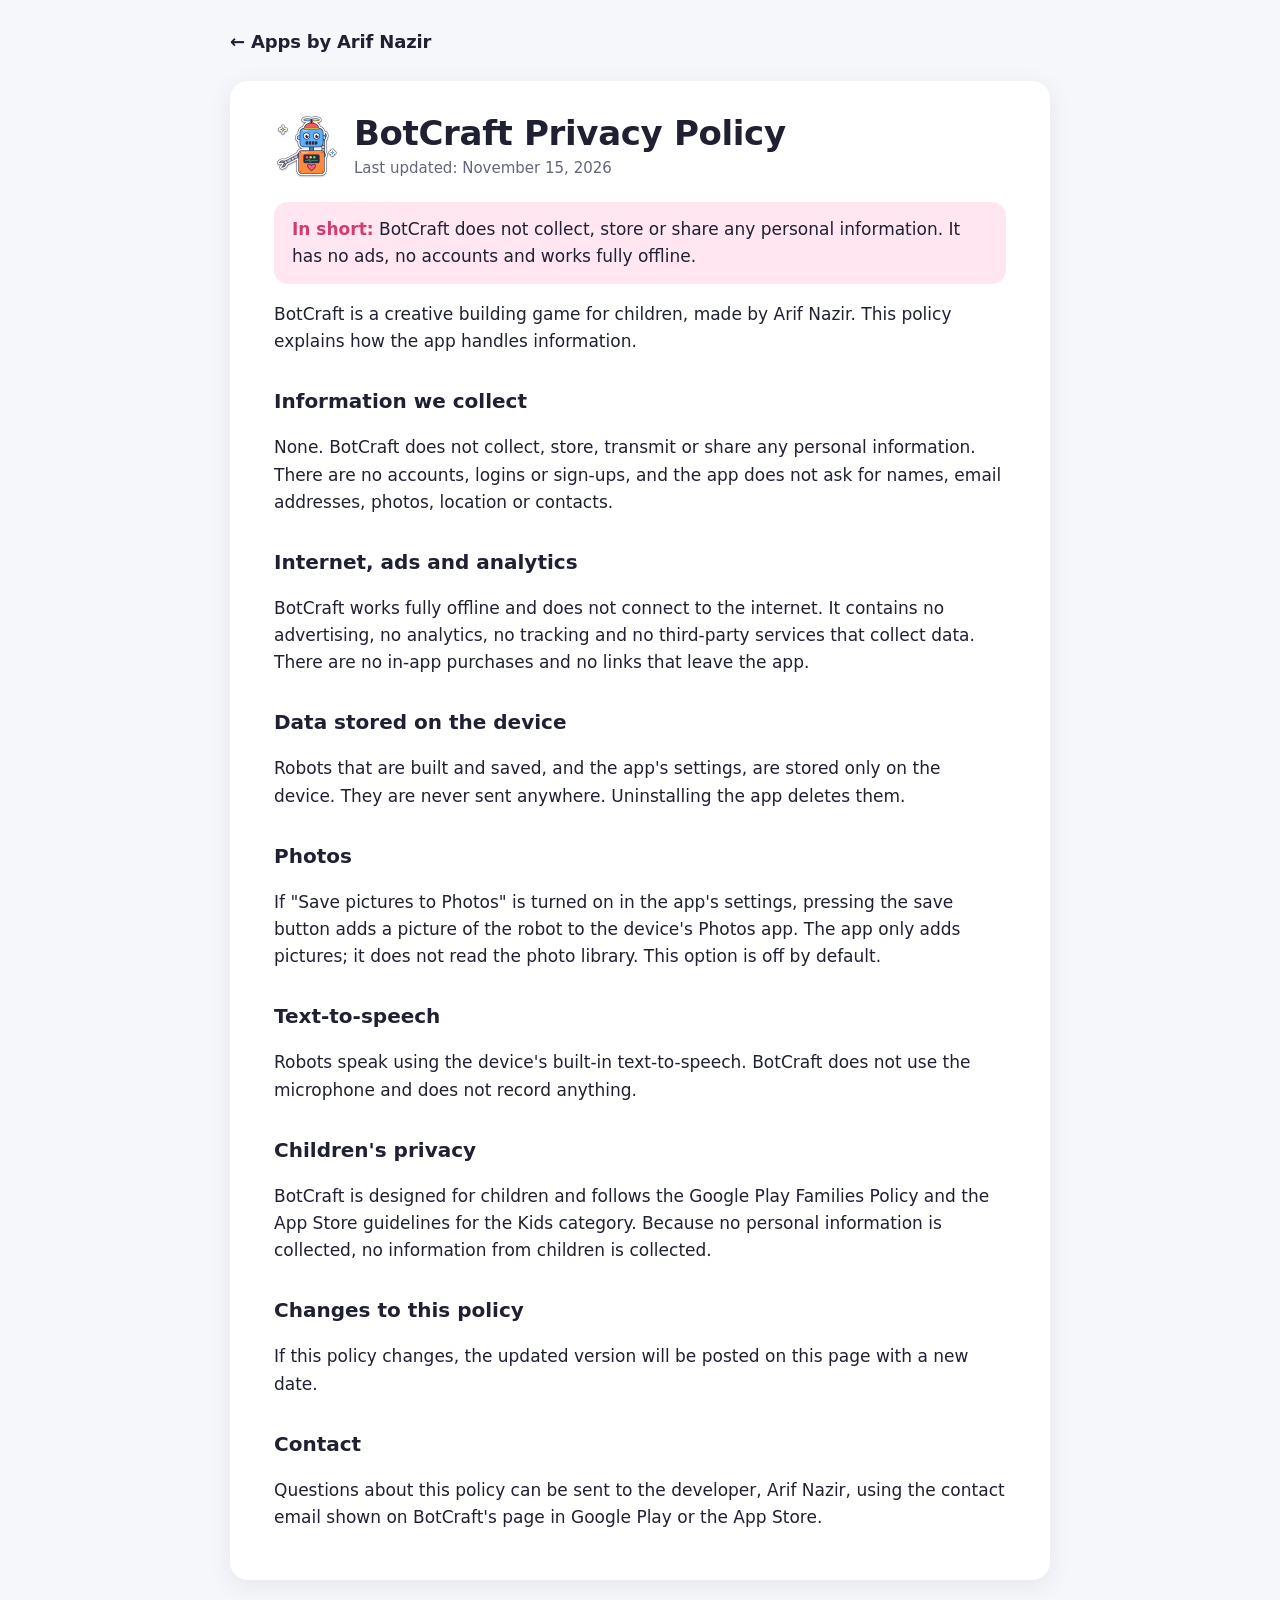
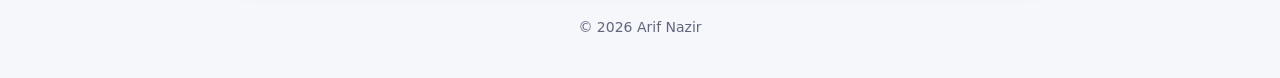
==== botcraft/privacy/index.html @ 19dba299 "Apps home page and BotCraft privacy policy Public site for Arif Nazir's apps, served by GitHub Pages" ====
<!doctype html>
<html lang="en">
<head>
<meta charset="utf-8">
<meta name="viewport" content="width=device-width, initial-scale=1">
<title>BotCraft Privacy Policy</title>
<meta name="description" content="Privacy policy for BotCraft, a robot-building game for children.">
<link rel="icon" href="../icon.png">
<link rel="stylesheet" href="../../assets/style.css">
</head>
<body>
<header class="site-header">
  <div class="wrap"><a class="brand" href="../../">← Apps by Arif Nazir</a></div>
</header>

<main class="wrap">
  <article class="doc">
    <div class="doc-head">
      <img src="../icon.png" alt="BotCraft app icon" width="64" height="64">
      <div>
        <h1>BotCraft Privacy Policy</h1>
        <p class="meta">Last updated: November 15, 2026</p>
      </div>
    </div>

    <div class="summary">
      <strong>In short:</strong> BotCraft does not collect, store or share any personal information.
      It has no ads, no accounts and works fully offline.
    </div>

    <p>BotCraft is a creative building game for children, made by Arif Nazir. This policy explains
    how the app handles information.</p>

    <h2>Information we collect</h2>
    <p>None. BotCraft does not collect, store, transmit or share any personal information. There are
    no accounts, logins or sign-ups, and the app does not ask for names, email addresses, photos,
    location or contacts.</p>

    <h2>Internet, ads and analytics</h2>
    <p>BotCraft works fully offline and does not connect to the internet. It contains no advertising,
    no analytics, no tracking and no third-party services that collect data. There are no in-app
    purchases and no links that leave the app.</p>

    <h2>Data stored on the device</h2>
    <p>Robots that are built and saved, and the app's settings, are stored only on the device. They
    are never sent anywhere. Uninstalling the app deletes them.</p>

    <h2>Photos</h2>
    <p>If "Save pictures to Photos" is turned on in the app's settings, pressing the save button adds
    a picture of the robot to the device's Photos app. The app only adds pictures; it does not read
    the photo library. This option is off by default.</p>

    <h2>Text-to-speech</h2>
    <p>Robots speak using the device's built-in text-to-speech. BotCraft does not use the microphone
    and does not record anything.</p>

    <h2>Children's privacy</h2>
    <p>BotCraft is designed for children and follows the Google Play Families Policy and the App Store
    guidelines for the Kids category. Because no personal information is collected, no information
    from children is collected.</p>

    <h2>Changes to this policy</h2>
    <p>If this policy changes, the updated version will be posted on this page with a new date.</p>

    <h2>Contact</h2>
    <p>Questions about this policy can be sent to the developer, Arif Nazir, using the contact email
    shown on BotCraft's page in Google Play or the App Store.</p>
  </article>
</main>

<footer class="site-footer">
  <div class="wrap">© 2026 Arif Nazir</div>
</footer>
</body>
</html>
---- assets/style.css ----
/* Shared styles for every page on the site. */
:root {
  --bg: #f6f7fb;
  --surface: #ffffff;
  --text: #1f2133;
  --muted: #62667d;
  --line: #e4e6ef;
  --accent: #d63a73;
  --accent-soft: #ffe6f0;
  --shadow: 0 6px 24px rgba(31, 33, 51, .08);
  --radius: 18px;
}
@media (prefers-color-scheme: dark) {
  :root {
    --bg: #12131c;
    --surface: #1b1d2a;
    --text: #eceef7;
    --muted: #a3a7bf;
    --line: #2c2f42;
    --accent: #ff7aa8;
    --accent-soft: #3a2230;
    --shadow: 0 6px 24px rgba(0, 0, 0, .35);
  }
}

* { box-sizing: border-box; }
html { -webkit-text-size-adjust: 100%; }
body {
  margin: 0;
  background: var(--bg);
  color: var(--text);
  font: 17px/1.6 system-ui, -apple-system, "Segoe UI", Roboto, "Helvetica Neue", Arial, sans-serif;
}
a { color: var(--accent); text-decoration: none; }
a:hover { text-decoration: underline; }

.wrap { max-width: 860px; margin: 0 auto; padding: 0 20px; }

/* Header */
.site-header { padding: 28px 0 8px; }
.site-header .wrap { display: flex; align-items: center; justify-content: space-between; gap: 16px; }
.brand { font-weight: 700; font-size: 18px; color: var(--text); letter-spacing: -.01em; }
.brand:hover { text-decoration: none; }

/* Home page */
.hero { padding: 40px 0 28px; }
.hero h1 { font-size: clamp(30px, 6vw, 44px); line-height: 1.15; margin: 0 0 10px; letter-spacing: -.02em; }
.hero p { color: var(--muted); font-size: 19px; margin: 0; max-width: 560px; }

.section-title {
  font-size: 13px; font-weight: 700; letter-spacing: .12em; text-transform: uppercase;
  color: var(--muted); margin: 28px 0 12px;
}
.apps { display: grid; gap: 16px; }
.app-card {
  display: flex; gap: 20px; align-items: center;
  background: var(--surface); border-radius: var(--radius); box-shadow: var(--shadow);
  padding: 20px;
}
.app-card img { width: 96px; height: 96px; flex: none; border-radius: 22px; }
.app-card h2 { margin: 0; font-size: 22px; }
.app-card p { margin: 4px 0 10px; color: var(--muted); }
.tags { display: flex; flex-wrap: wrap; gap: 6px; margin-bottom: 12px; }
.tag {
  font-size: 13px; font-weight: 600; padding: 3px 10px; border-radius: 999px;
  background: var(--accent-soft); color: var(--accent);
}
.links { display: flex; flex-wrap: wrap; gap: 14px; font-weight: 600; font-size: 15px; }
.soon { color: var(--muted); font-weight: 500; }

/* Policy pages */
.doc { background: var(--surface); border-radius: var(--radius); box-shadow: var(--shadow); padding: 32px clamp(20px, 5vw, 44px); margin: 16px 0 28px; }
.doc-head { display: flex; gap: 16px; align-items: center; margin-bottom: 8px; }
.doc-head img { width: 64px; height: 64px; border-radius: 16px; }
.doc h1 { font-size: clamp(26px, 5vw, 34px); line-height: 1.2; margin: 0; letter-spacing: -.01em; }
.doc .meta { color: var(--muted); font-size: 15px; margin: 2px 0 0; }
.summary {
  background: var(--accent-soft); border-radius: 14px; padding: 14px 18px; margin: 22px 0 8px;
}
.summary strong { color: var(--accent); }
.doc h2 { font-size: 20px; margin: 30px 0 6px; }
.doc p, .doc li { color: var(--text); }
.doc ul { padding-left: 22px; }

/* Footer */
.site-footer { color: var(--muted); font-size: 14px; padding: 8px 0 40px; text-align: center; }

@media (max-width: 520px) {
  .app-card { flex-direction: column; align-items: flex-start; }
}
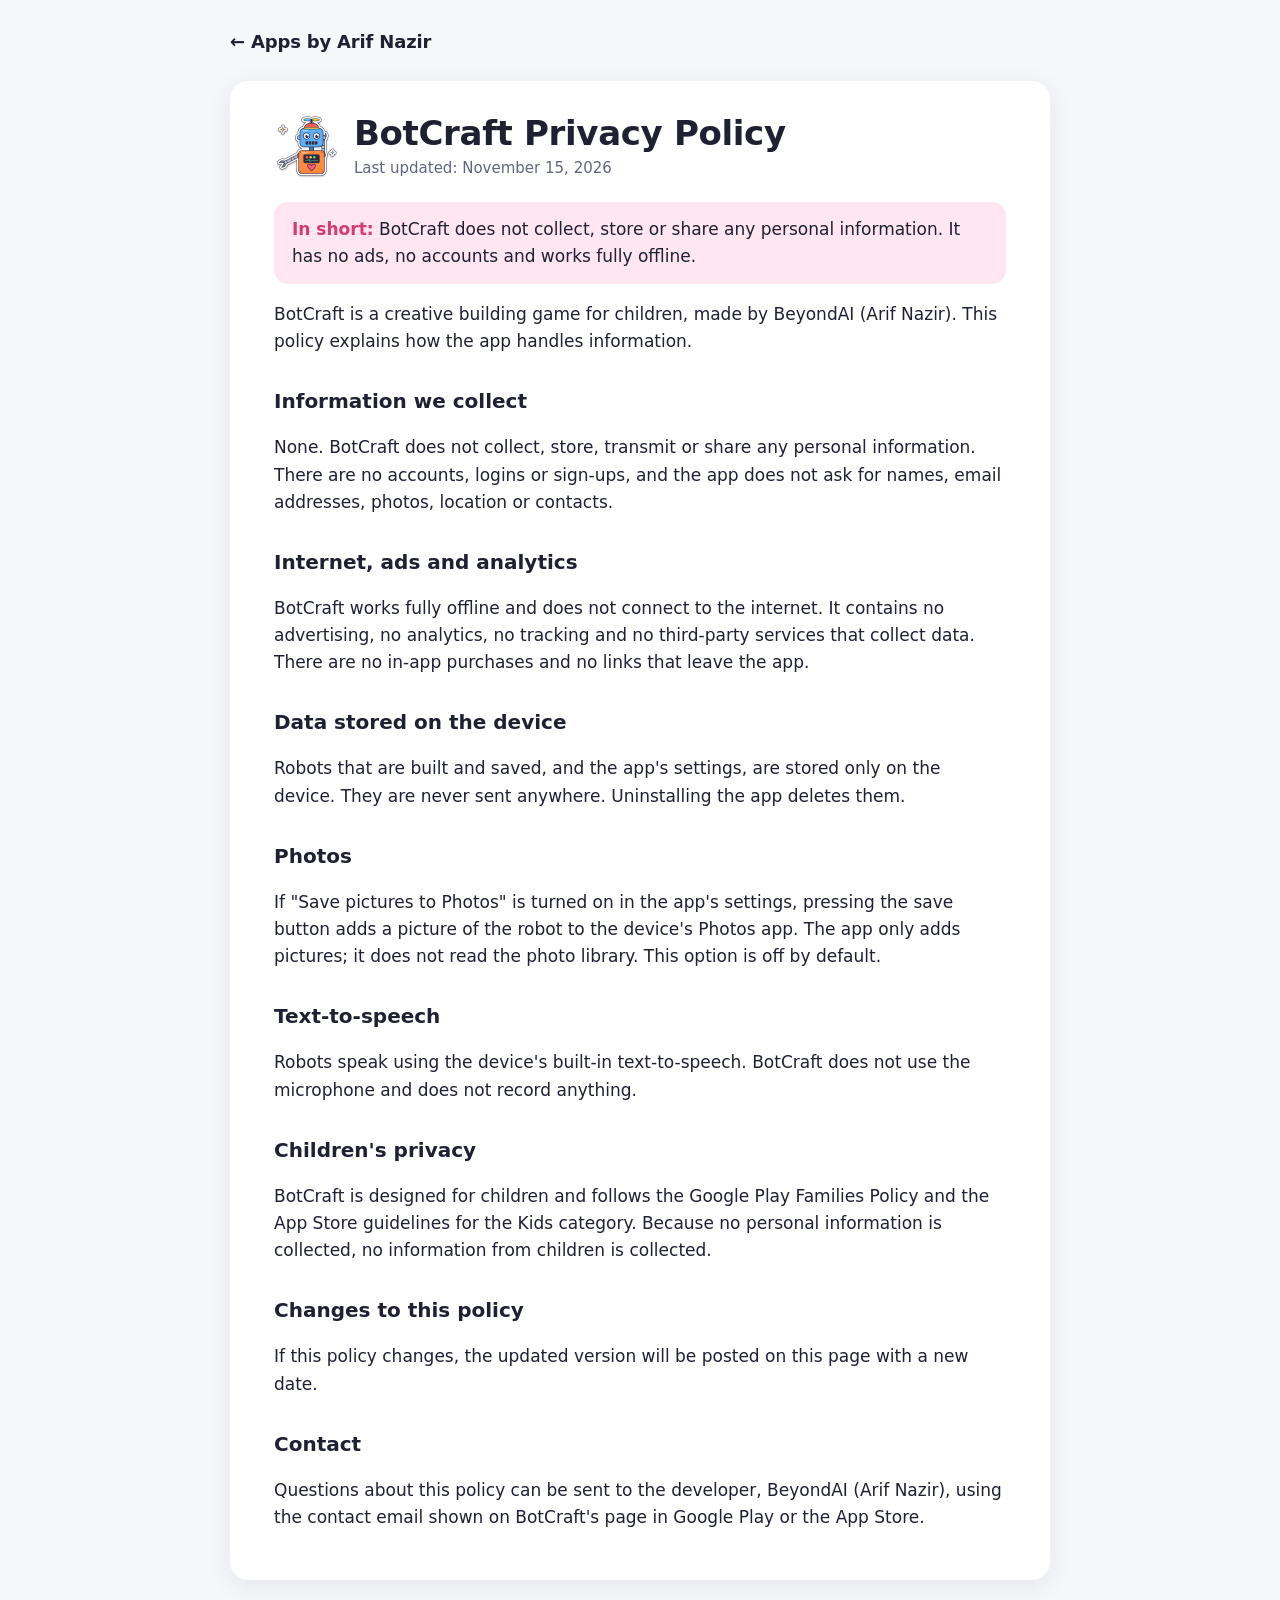
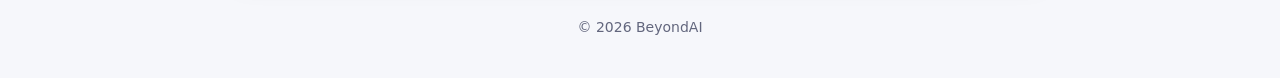
==== commit 15639112: "BotCraft privacy policy: published by BeyondAI Co-Authored-By: Claude Opus 5.5 <noreply@anthropic.co" ====
--- a/botcraft/privacy/index.html
+++ b/botcraft/privacy/index.html
@@ -28,7 +28,7 @@
       It has no ads, no accounts and works fully offline.
     </div>
 
-    <p>BotCraft is a creative building game for children, made by Arif Nazir. This policy explains
+    <p>BotCraft is a creative building game for children, made by BeyondAI (Arif Nazir). This policy explains
     how the app handles information.</p>
 
     <h2>Information we collect</h2>
@@ -63,13 +63,13 @@
     <p>If this policy changes, the updated version will be posted on this page with a new date.</p>
 
     <h2>Contact</h2>
-    <p>Questions about this policy can be sent to the developer, Arif Nazir, using the contact email
+    <p>Questions about this policy can be sent to the developer, BeyondAI (Arif Nazir), using the contact email
     shown on BotCraft's page in Google Play or the App Store.</p>
   </article>
 </main>
 
 <footer class="site-footer">
-  <div class="wrap">© 2026 Arif Nazir</div>
+  <div class="wrap">© 2026 BeyondAI</div>
 </footer>
 </body>
 </html>
